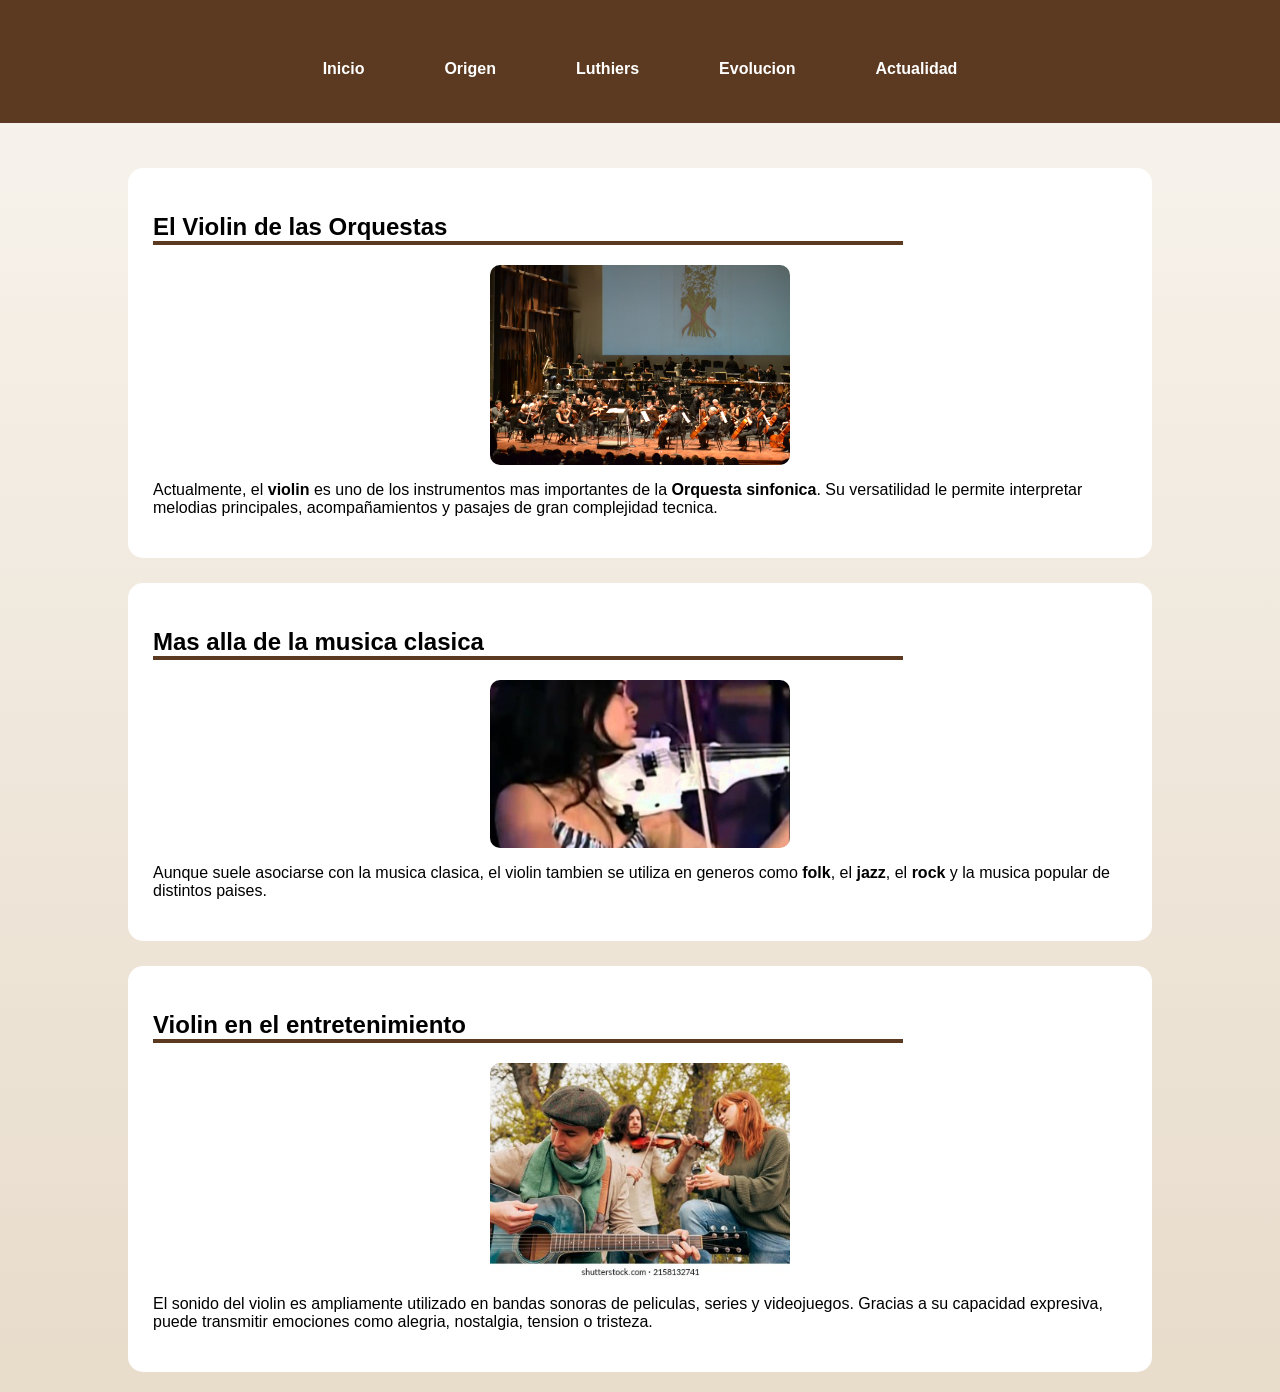
==== actualidad.html @ 6fbeace0 "Add files via upload" ====
<!DOCTYPE html>
<html lang="es">
<head>
    <meta charset="UTF-8">
    <meta name="viewport" content="width=device-width, initial-scale=1.0">
    <title>Actualidad</title>
</head>
<body>
    
    <link rel="stylesheet" href="css/estilos.css">

    <header>
        <nav>
            <a href="index.html">Inicio</a>
            <a href="origen.html">Origen</a>
            <a href="luthiers.html">Luthiers</a>
            <a href="evolucion.html">Evolucion</a>
            <a href="actualidad.html">Actualidad</a>
        </nav>
    </header>

    <main>
        <section>
            <h2>El Violin de las Orquestas</h2>

            <img src="img/Orquesta Sinfónica.jpg"  width="300" alt="Orquesta Sinfonica">

            <p>
                Actualmente, el <strong>violin</strong> es uno de los 
                instrumentos mas importantes de la <strong>Orquesta sinfonica</strong>.
                Su versatilidad le permite interpretar melodias principales, acompañamientos
                y pasajes de gran complejidad tecnica.
            </p>
        </section>

        <section>
            <h2>Mas alla de la musica clasica</h2>

            <img src="img/violinista moderno.jpg" width="300" alt="Violinista moderno">

            <p>
                Aunque suele asociarse con la musica clasica, el
                violin tambien se utiliza en generos como <strong>folk</strong>,
                el <strong>jazz</strong>, el <strong>rock</strong> y la musica popular
                de distintos paises.
            </p>
        </section>

        <section>
            <h2>Violin en el entretenimiento</h2>

            <img src="img/folk violin.jpg" width="300" alt="Entretenimiento">

            <p>
                El sonido del violin es ampliamente utilizado
                en bandas sonoras de peliculas, series y videojuegos.
                Gracias a su capacidad expresiva, puede transmitir emociones
                como alegria, nostalgia, tension o tristeza.
            </p>
        </section>
    </main>
</body>
</html>
---- css/estilos.css ----
body{
    font-family: Arial, sans-serif; margin: 0;
    background: linear-gradient(
        to bottom,
        #f8f4ee,
        #e8dccb
    );
}

header{
    background-color: #5c3a21; color: white; text-align: center;
    padding: 20px;
}

nav{
    display: flex;
    justify-content: center;
    gap: 20px;
    margin-top: 15px;
}

nav a{
    color: white; text-decoration: none; 
    margin:15px; font-weight: bold;
    padding:10px 15px;
    border-radius: 8px;
    transition: 0.3s;
}

nav a:hover{
    color: black;
    background-color: gold;
}

main{
    width: 80%; margin: auto; padding: 20px;
}

section{
    background-color: white;
    padding: 25px;
    margin-top: 25px;

    border-radius: 15px;

    box-shadow:
        0 4px 10px rbg(0,0,0,0.1);
}

img{
    display: block; margin: auto;
    border-radius: 10px;
    transition: 0.3s;
}

img:hover{
    transform: scale(1.03);
}

footer{
    background-color: #5c3a21; color: white;
    text-align: center; padding: 15px;
    margin-top: 30px;
}

.comparacion{
    display: flex;
    justify-content: center;
    gap: 25px;
    flex-wrap: wrap;
    margin-top: 20px;
}
.comparacion div{
    width: 280px;
    text-align: center;
}

.comparacion img{
    width: 100%;
    height: 350px;
    object-fit: cover;
    border-radius: 10px;
    transition: 0.3s;
}

.comparacion img:hover{
    transform: scale(1.05);
}

.comparacion h3{
    margin-top: 10px;
    color: #5c3a21;
}

.comparacion p{
    font-size: 14px;
    line-height: 1.5;
}


h2::after{
    content: "";
    display: block;
    
    width: 750px;
    height: 4px;

    margin: 10 px auto;

    background-color: #5c3a21;
}
.obra{
    display: flex;
    align-items: center;
    gap: 25px;

    background: white;

    padding: 20px;

    margin-top: 20px;

    border-radius: 15px;

    box-shadow: 0 4px 10px rgb(0,0,0,0.1);
}

.obra img{
    width: 180px;
    height: 180px;

    object-fit: cover;

    border-radius: 12px;
}

.info{
    flex: 1;
}

audio{
    width: 100%;
    max-width: 500px;
}
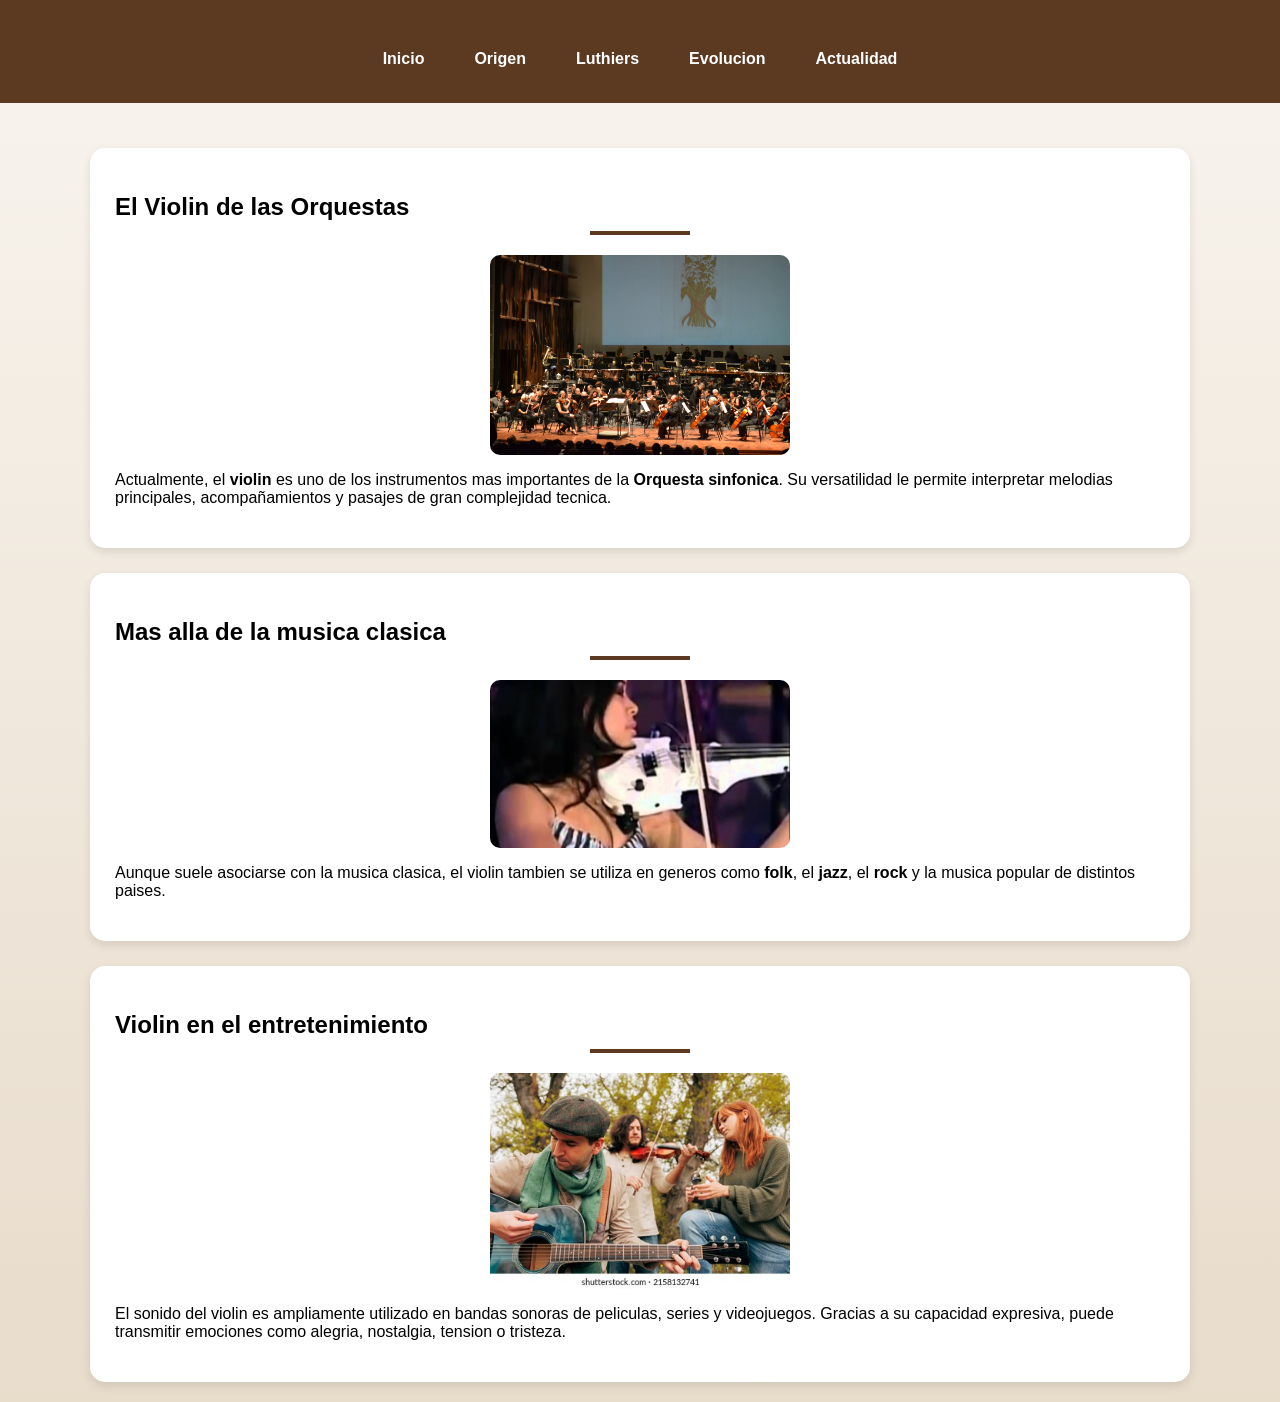
==== commit 2dcff0c6: "Add files via upload" ====
--- a/actualidad.html
+++ b/actualidad.html
@@ -7,7 +7,7 @@
 </head>
 <body>
     
-    <link rel="stylesheet" href="css/estilos.css">
+    <link rel="stylesheet" href="css/estilos1.css">
 
     <header>
         <nav>
--- a/css/estilos1.css
+++ b/css/estilos1.css
@@ -0,0 +1,156 @@
+body {
+    font-family: Arial, sans-serif; 
+    margin: 0;
+    background: linear-gradient(to bottom, #f8f4ee, #e8dccb);
+}
+
+header {
+    background-color: #5c3a21; 
+    color: white; 
+    text-align: center;
+    padding: 20px;
+}
+
+nav {
+    display: flex;
+    justify-content: center;
+    gap: 10px; /* Reducido un poco para pantallas medianas */
+    margin-top: 15px;
+    flex-wrap: wrap; /* Si los enlaces no caben, bajan ordenadamente */
+}
+
+nav a {
+    color: white; 
+    text-decoration: none; 
+    margin: 5px; /* Reducido para evitar que se desborde */
+    font-weight: bold;
+    padding: 10px 15px;
+    border-radius: 8px;
+    transition: 0.3s;
+}
+
+nav a:hover {
+    color: black;
+    background-color: gold;
+}
+
+main {
+    width: 90%; /* Más flexible en móviles */
+    max-width: 1100px; /* Límite para pantallas grandes */
+    margin: auto; 
+    padding: 20px 0;
+}
+
+section {
+    background-color: white;
+    padding: 25px;
+    margin-top: 25px;
+    border-radius: 15px;
+    box-shadow: 0 4px 10px rgba(0,0,0,0.1); /* Corregido rbg a rgba */
+}
+
+img {
+    display: block; 
+    margin: auto;
+    max-width: 100%; /* Evita que cualquier imagen se salga de su contenedor */
+    height: auto;
+    border-radius: 10px;
+    transition: 0.3s;
+}
+
+img:hover {
+    transform: scale(1.03);
+}
+
+footer {
+    background-color: #5c3a21; 
+    color: white;
+    text-align: center; 
+    padding: 15px;
+    margin-top: 30px;
+}
+
+.comparacion {
+    display: flex;
+    justify-content: center;
+    gap: 25px;
+    flex-wrap: wrap;
+    margin-top: 20px;
+}
+
+.comparacion div {
+    width: 100%; /* Ocupa todo el ancho en móvil */
+    max-width: 280px; /* No crece más de 280px en pantallas grandes */
+    text-align: center;
+}
+
+.comparacion img {
+    width: 100%;
+    height: 350px;
+    object-fit: cover;
+    border-radius: 10px;
+    transition: 0.3s;
+}
+
+.comparacion img:hover {
+    transform: scale(1.05);
+}
+
+.comparacion h3 {
+    margin-top: 10px;
+    color: #5c3a21;
+}
+
+.comparacion p {
+    font-size: 14px;
+    line-height: 1.5;
+}
+
+h2::after {
+    content: "";
+    display: block;
+    width: 100px; /* Cambiado de 750px a un tamaño fijo más pequeño y estético */
+    height: 4px;
+    margin: 10px auto; /* Corregido el espacio en '10 px' */
+    background-color: #5c3a21;
+}
+
+.obra {
+    display: flex;
+    flex-wrap: wrap; /* Clave para que en móvil la info baje */
+    justify-content: center; /* Centra los elementos en móvil */
+    align-items: center;
+    gap: 25px;
+    background: white;
+    padding: 20px;
+    margin-top: 20px;
+    border-radius: 15px;
+    box-shadow: 0 4px 10px rgba(0,0,0,0.1);
+}
+
+.obra img {
+    width: 180px;
+    height: 180px;
+    object-fit: cover;
+    border-radius: 12px;
+}
+
+.info {
+    flex: 1;
+    min-width: 250px; /* Si el espacio es menor a 250px, se pasa abajo */
+    text-align: center; /* Centrado adaptable */
+}
+
+/* Alineamos a la izquierda solo en pantallas grandes */
+@media (min-width: 600px) {
+    .info {
+        text-align: left;
+    }
+}
+
+audio {
+    width: 100%;
+    max-width: 500px;
+    display: block;
+    margin: 10px auto;
+}
